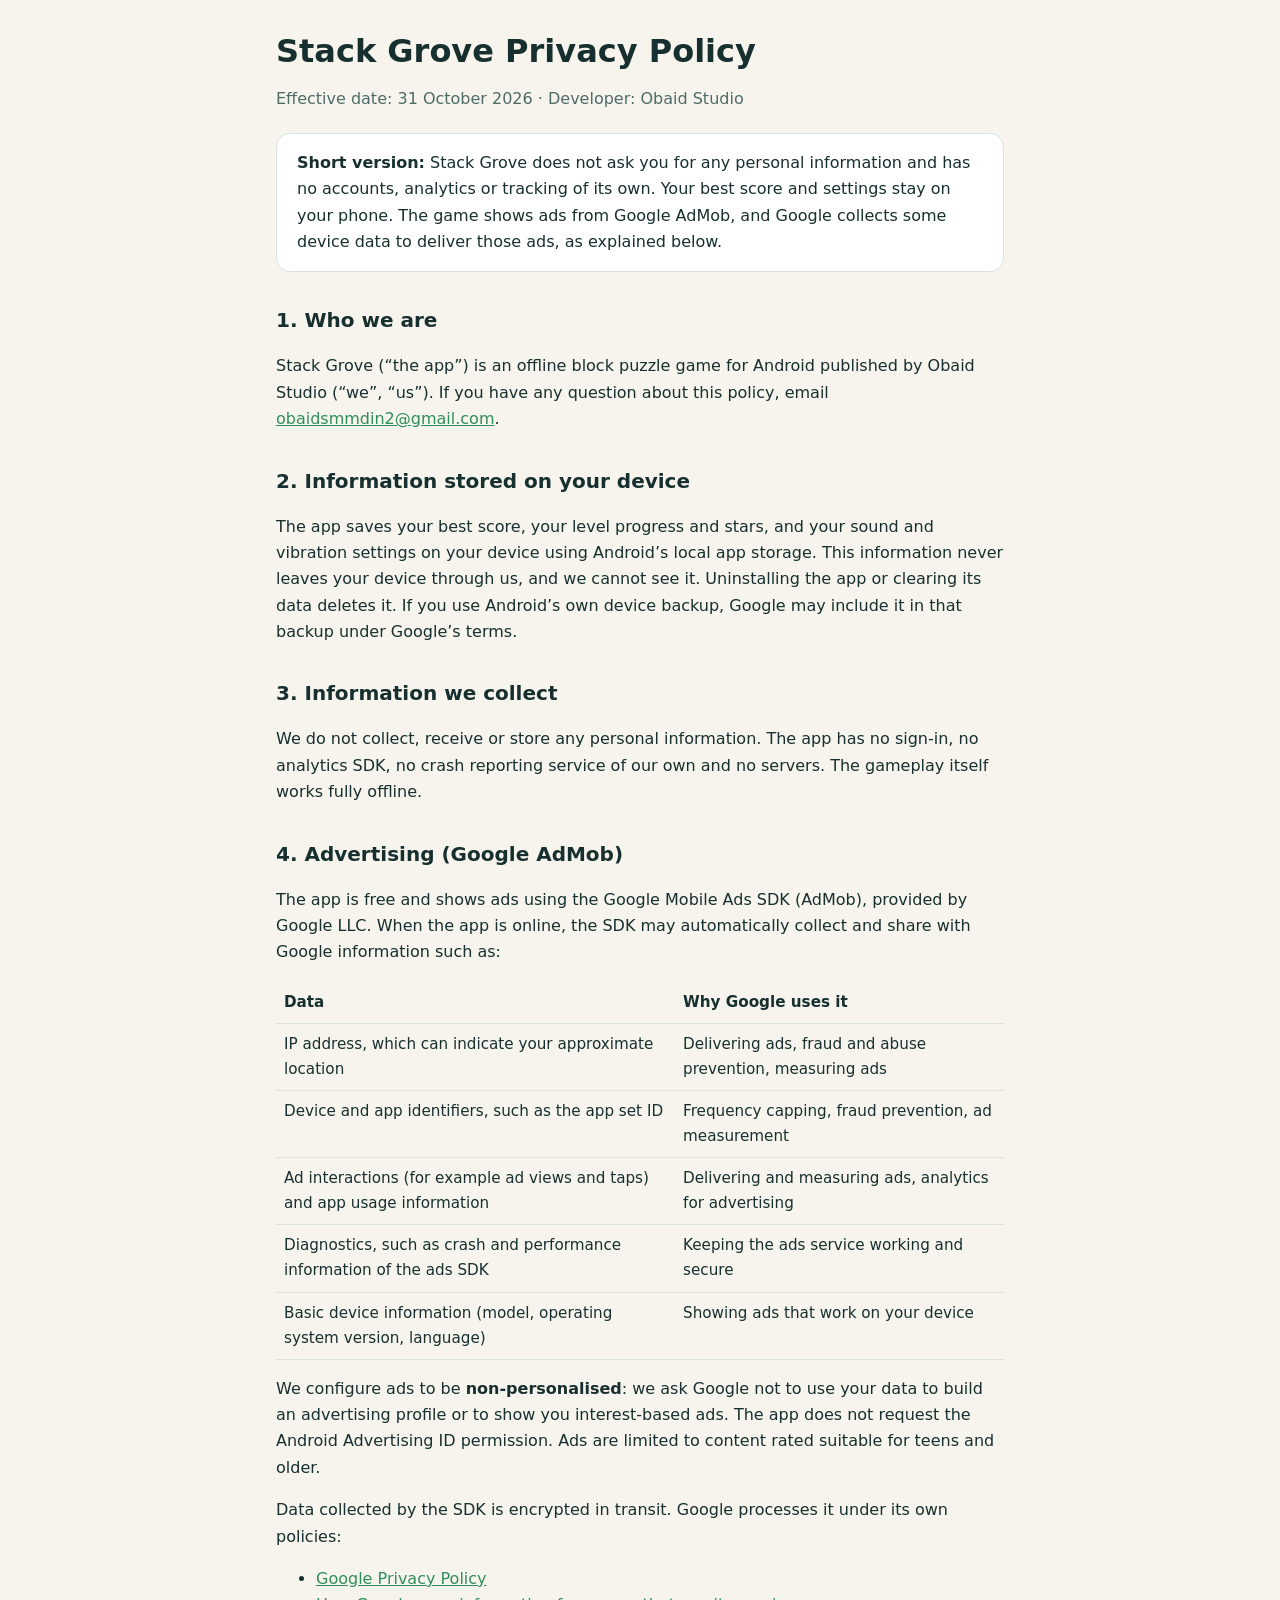
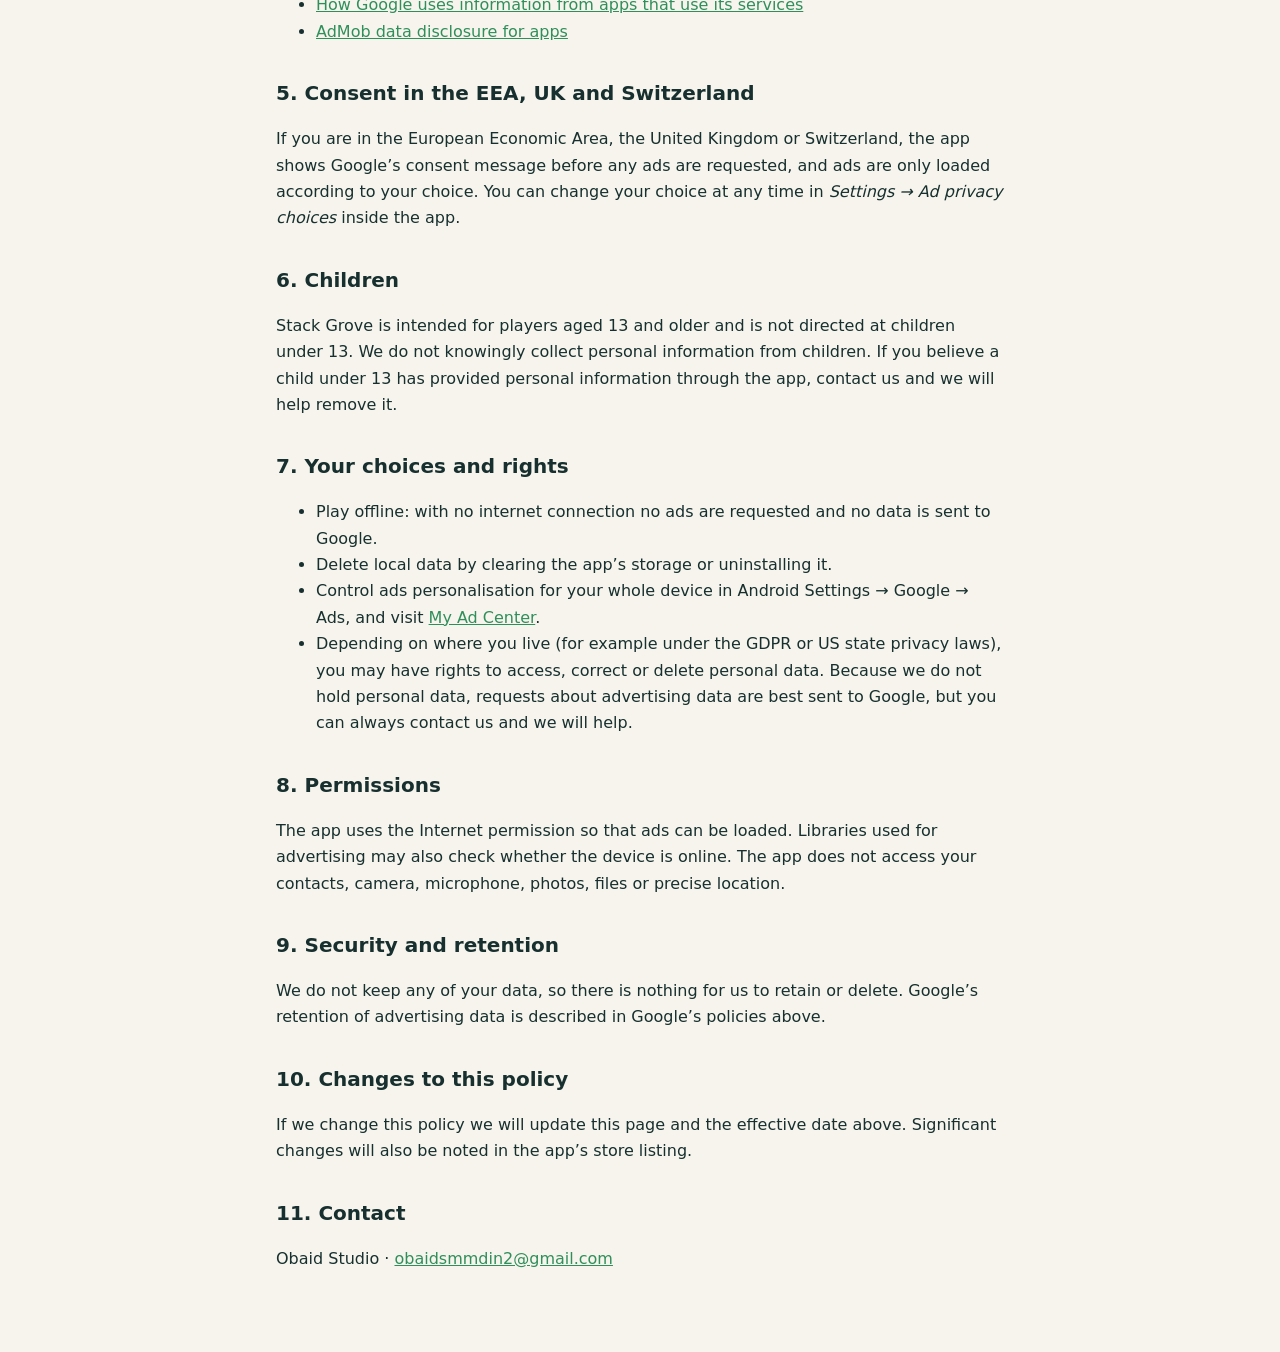
==== stack-grove/index.html @ 587eef43 "Add Stack Grove privacy policy Co-Authored-By: Claude Opus 5.5 <noreply@anthropic.com>" ====
<!doctype html>
<html lang="en">
<head>
<meta charset="utf-8">
<meta name="viewport" content="width=device-width, initial-scale=1">
<title>Stack Grove</title>
<meta http-equiv="refresh" content="0; url=privacy.html">
<style>
  body { margin: 0; padding: 32px 16px; background: #0b2229; color: #f4f1e6;
    font: 16px/1.6 system-ui, sans-serif; text-align: center; }
  a { color: #7bd389; }
</style>
</head>
<body>
  <h1>Stack Grove</h1>
  <p>An offline block puzzle game by Obaid Studio.</p>
  <p><a href="privacy.html">Privacy policy</a></p>
</body>
</html>
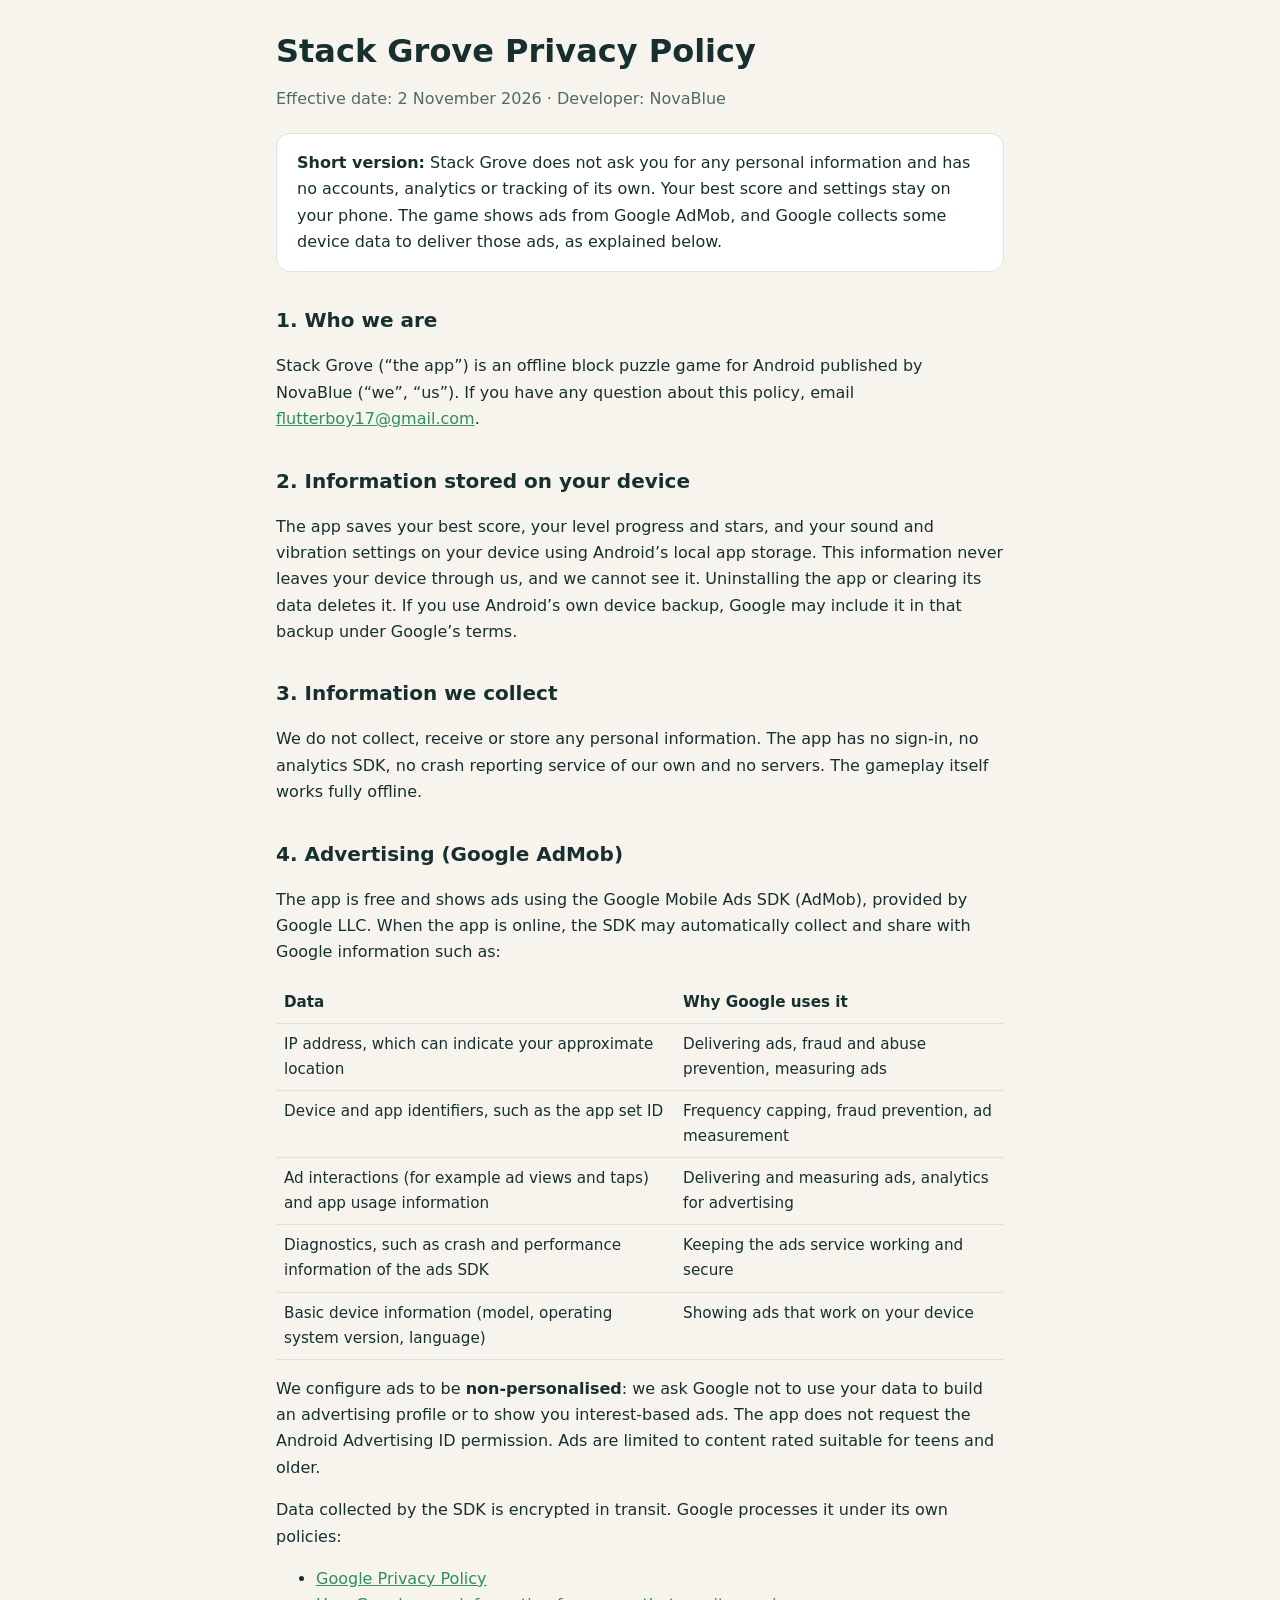
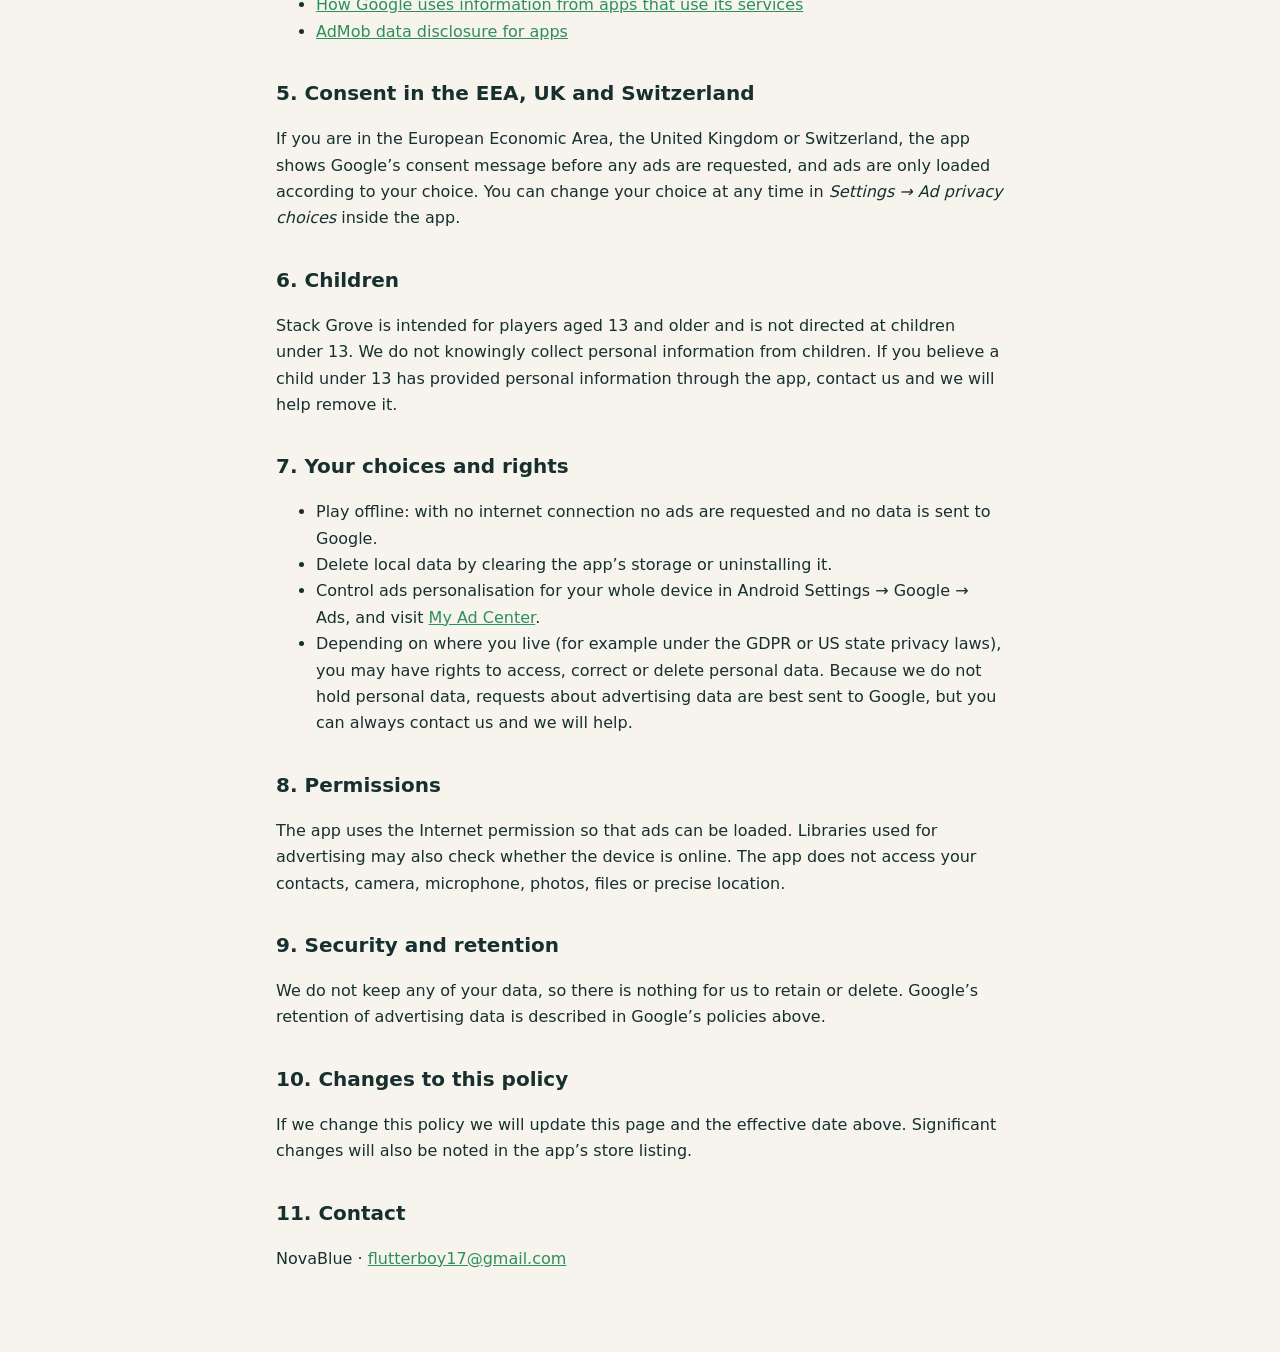
==== commit ff89d08d: "Rename to NovaBlue, update contact email, add app-ads.txt Co-Authored-By: Claude Opus 5.5 <noreply@a" ====
--- a/stack-grove/index.html
+++ b/stack-grove/index.html
@@ -13,7 +13,7 @@
 </head>
 <body>
   <h1>Stack Grove</h1>
-  <p>An offline block puzzle game by Obaid Studio.</p>
+  <p>An offline block puzzle game by NovaBlue.</p>
   <p><a href="privacy.html">Privacy policy</a></p>
 </body>
 </html>
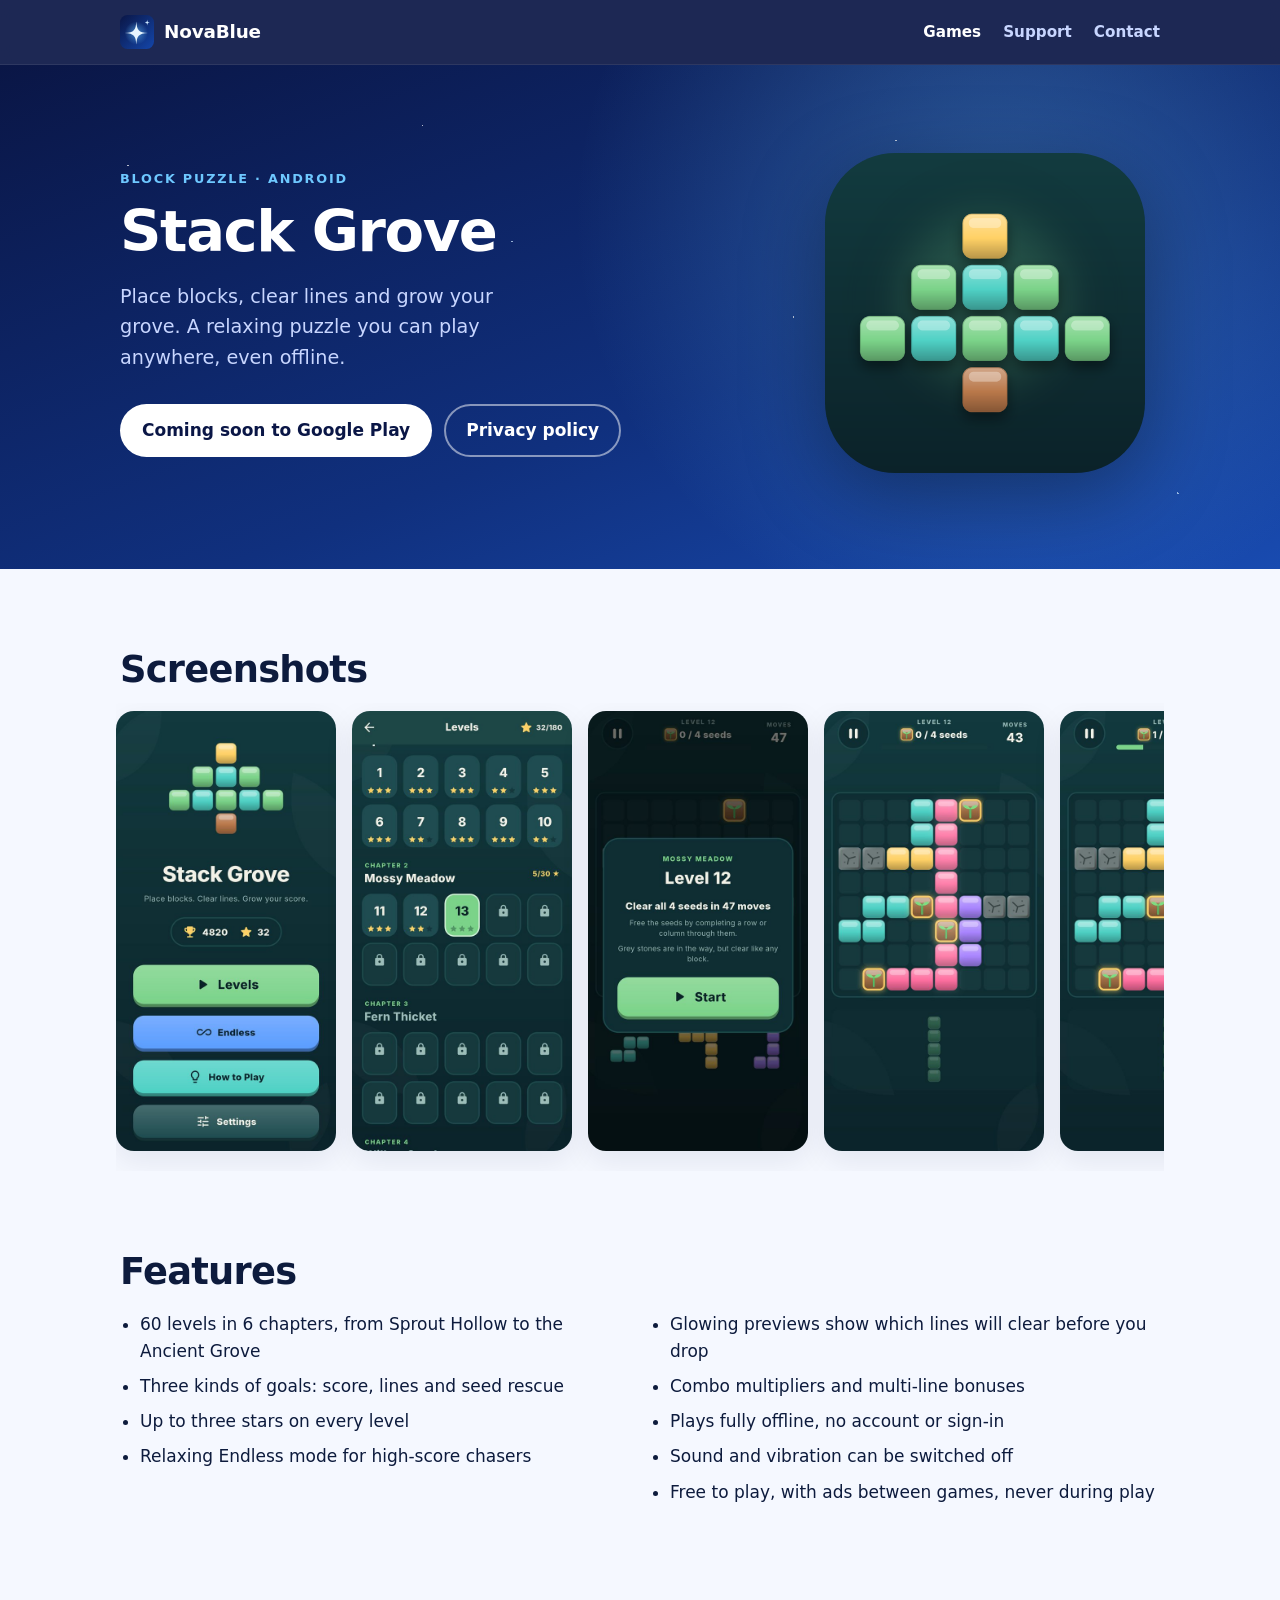
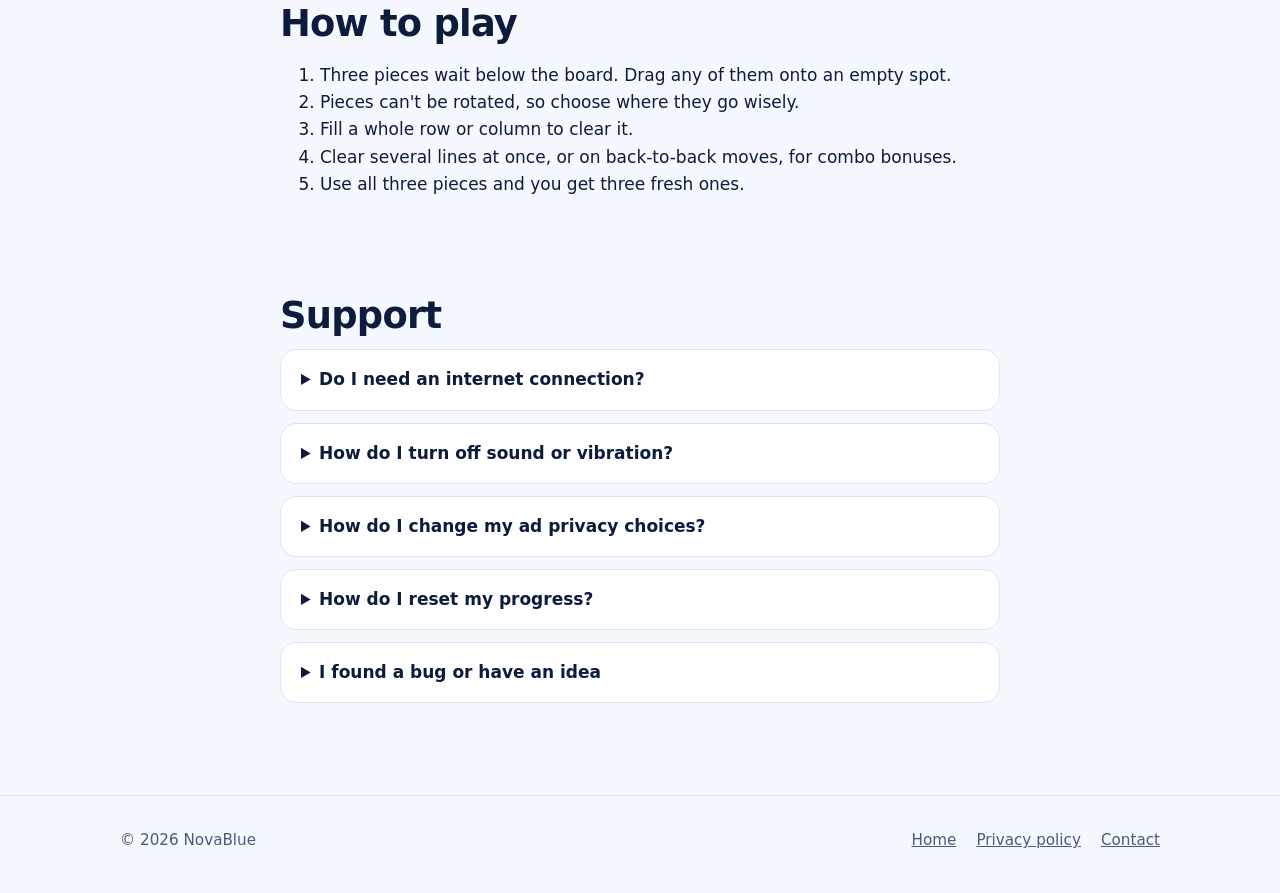
==== commit 7bbaac74: "Launch the NovaBlue website Home page, Stack Grove page with screenshots, features and support FAQ, " ====
--- a/stack-grove/index.html
+++ b/stack-grove/index.html
@@ -3,17 +3,122 @@
 <head>
 <meta charset="utf-8">
 <meta name="viewport" content="width=device-width, initial-scale=1">
-<title>Stack Grove</title>
-<meta http-equiv="refresh" content="0; url=privacy.html">
-<style>
-  body { margin: 0; padding: 32px 16px; background: #0b2229; color: #f4f1e6;
-    font: 16px/1.6 system-ui, sans-serif; text-align: center; }
-  a { color: #7bd389; }
-</style>
+<title>Stack Grove: Block Puzzle · NovaBlue</title>
+<meta name="description" content="Stack Grove is a calm, colourful block puzzle for Android with 60 levels, an Endless mode, and full offline play.">
+<meta name="theme-color" content="#0a1646">
+<meta name="color-scheme" content="light dark">
+<link rel="icon" href="/assets/stack-grove/icon.png" type="image/png">
+<link rel="stylesheet" href="/assets/site.css">
 </head>
 <body>
-  <h1>Stack Grove</h1>
-  <p>An offline block puzzle game by NovaBlue.</p>
-  <p><a href="privacy.html">Privacy policy</a></p>
+
+<header class="site-header">
+  <div class="wrap">
+    <a class="brand" href="/"><img src="/assets/logo.svg" alt="" width="34" height="34"><span>NovaBlue</span></a>
+    <nav class="nav" aria-label="Main">
+      <a href="/#games" aria-current="page">Games</a>
+      <a href="#support">Support</a>
+      <a href="/#contact">Contact</a>
+    </nav>
+  </div>
+</header>
+
+<main>
+  <div class="hero">
+    <div class="wrap">
+      <div>
+        <p class="eyebrow">Block puzzle · Android</p>
+        <h1>Stack Grove</h1>
+        <p class="lead">Place blocks, clear lines and grow your grove. A relaxing puzzle you can play anywhere, even offline.</p>
+        <div class="btn-row">
+          <span class="btn" aria-disabled="true">Coming soon to Google Play</span>
+          <a class="btn ghost" href="privacy.html">Privacy policy</a>
+        </div>
+      </div>
+      <img class="hero-star" src="/assets/stack-grove/icon.png" alt="Stack Grove app icon" width="320" height="320" style="border-radius:22%">
+    </div>
+  </div>
+
+  <section>
+    <div class="wrap">
+      <h2>Screenshots</h2>
+      <div class="shots" tabindex="0" aria-label="Screenshots, scroll sideways for more">
+        <img src="/assets/stack-grove/1-home.jpg" alt="Home screen with Levels, Endless, How to Play and Settings" width="540" height="1080" loading="lazy">
+        <img src="/assets/stack-grove/2-levels.jpg" alt="Level map with stars earned in the first chapters" width="540" height="1080" loading="lazy">
+        <img src="/assets/stack-grove/3-level-goal.jpg" alt="Level 12 goal: clear all 4 seeds in 47 moves" width="540" height="1080" loading="lazy">
+        <img src="/assets/stack-grove/4-gameplay.jpg" alt="Dragging a piece while the column it completes glows" width="540" height="1080" loading="lazy">
+        <img src="/assets/stack-grove/5-seed-freed.jpg" alt="Board after a seed is freed, with the seed counter at 1 of 4" width="540" height="1080" loading="lazy">
+      </div>
+    </div>
+  </section>
+
+  <section style="padding-top:0">
+    <div class="wrap">
+      <h2>Features</h2>
+      <ul class="feature-list">
+        <li>60 levels in 6 chapters, from Sprout Hollow to the Ancient Grove</li>
+        <li>Three kinds of goals: score, lines and seed rescue</li>
+        <li>Up to three stars on every level</li>
+        <li>Relaxing Endless mode for high-score chasers</li>
+        <li>Glowing previews show which lines will clear before you drop</li>
+        <li>Combo multipliers and multi-line bonuses</li>
+        <li>Plays fully offline, no account or sign-in</li>
+        <li>Sound and vibration can be switched off</li>
+        <li>Free to play, with ads between games, never during play</li>
+      </ul>
+    </div>
+  </section>
+
+  <section style="padding-top:0">
+    <div class="wrap narrow" style="margin-left:auto;margin-right:auto">
+      <h2>How to play</h2>
+      <ol>
+        <li>Three pieces wait below the board. Drag any of them onto an empty spot.</li>
+        <li>Pieces can't be rotated, so choose where they go wisely.</li>
+        <li>Fill a whole row or column to clear it.</li>
+        <li>Clear several lines at once, or on back-to-back moves, for combo bonuses.</li>
+        <li>Use all three pieces and you get three fresh ones.</li>
+      </ol>
+    </div>
+  </section>
+
+  <section id="support" style="padding-top:0">
+    <div class="wrap narrow" style="margin-left:auto;margin-right:auto">
+      <h2>Support</h2>
+      <details>
+        <summary>Do I need an internet connection?</summary>
+        <p>No. The whole game works offline. An internet connection is only used to load ads.</p>
+      </details>
+      <details>
+        <summary>How do I turn off sound or vibration?</summary>
+        <p>Open <strong>Settings</strong> from the home screen and switch Sound or Vibration off.</p>
+      </details>
+      <details>
+        <summary>How do I change my ad privacy choices?</summary>
+        <p>In the European Economic Area, the UK and Switzerland, open <strong>Settings → Ad privacy choices</strong> in the game. Ads in Stack Grove are always non-personalised.</p>
+      </details>
+      <details>
+        <summary>How do I reset my progress?</summary>
+        <p>Your progress is stored only on your phone. To start over, go to Android <strong>Settings → Apps → Stack Grove → Storage → Clear data</strong>. This can't be undone.</p>
+      </details>
+      <details>
+        <summary>I found a bug or have an idea</summary>
+        <p>We'd love to hear it. Email <a href="mailto:flutterboy17@gmail.com?subject=Stack%20Grove">flutterboy17@gmail.com</a> and include your phone model if it's a bug.</p>
+      </details>
+    </div>
+  </section>
+</main>
+
+<footer class="site-footer">
+  <div class="wrap">
+    <span>© 2026 NovaBlue</span>
+    <nav aria-label="Footer">
+      <a href="/">Home</a>
+      <a href="privacy.html">Privacy policy</a>
+      <a href="mailto:flutterboy17@gmail.com">Contact</a>
+    </nav>
+  </div>
+</footer>
+
 </body>
 </html>
--- a/assets/site.css
+++ b/assets/site.css
@@ -0,0 +1,183 @@
+/* NovaBlue site styles. No web fonts, no trackers: everything is local. */
+:root {
+  --night: #0a1646;
+  --deep: #10307e;
+  --blue: #1f5fd6;
+  --sky: #6ec8ff;
+  --ice: #e9f6ff;
+
+  --bg: #f5f8ff;
+  --surface: #ffffff;
+  --text: #0d1b3d;
+  --muted: #4a5a7d;
+  --line: #dbe4f5;
+  --link: #1f5fd6;
+  --chip: #e6efff;
+  --shadow: 0 10px 30px rgba(13, 27, 61, .08);
+}
+@media (prefers-color-scheme: dark) {
+  :root {
+    --bg: #070f2e;
+    --surface: #0f1d4a;
+    --text: #eef3ff;
+    --muted: #a8b6d8;
+    --line: #20356f;
+    --link: #8fd3ff;
+    --chip: #18306e;
+    --shadow: 0 10px 30px rgba(0, 0, 0, .35);
+  }
+}
+
+* { box-sizing: border-box; }
+html { scroll-behavior: smooth; }
+body {
+  margin: 0;
+  background: var(--bg);
+  color: var(--text);
+  font: 17px/1.6 system-ui, -apple-system, "Segoe UI", Roboto, "Helvetica Neue", Arial, sans-serif;
+  -webkit-font-smoothing: antialiased;
+}
+img { max-width: 100%; height: auto; display: block; }
+a { color: var(--link); }
+a:focus-visible, button:focus-visible { outline: 3px solid var(--sky); outline-offset: 3px; border-radius: 6px; }
+
+.wrap { max-width: 1080px; margin: 0 auto; padding: 0 20px; }
+.narrow { max-width: 760px; }
+
+/* Header */
+.site-header {
+  position: sticky; top: 0; z-index: 10;
+  background: rgba(10, 22, 70, .92);
+  backdrop-filter: saturate(140%) blur(10px);
+  -webkit-backdrop-filter: saturate(140%) blur(10px);
+  border-bottom: 1px solid rgba(255, 255, 255, .08);
+}
+.site-header .wrap { display: flex; align-items: center; justify-content: space-between; height: 64px; gap: 16px; }
+.brand { display: flex; align-items: center; gap: 10px; color: #fff; text-decoration: none; font-weight: 800; font-size: 1.15rem; letter-spacing: -.01em; }
+.brand img { width: 34px; height: 34px; }
+.nav { display: flex; gap: 22px; }
+.nav a { color: #c8d6ff; text-decoration: none; font-weight: 600; font-size: .95rem; }
+.nav a:hover, .nav a[aria-current] { color: #fff; }
+
+/* Hero */
+.hero {
+  position: relative; overflow: hidden;
+  color: #fff;
+  background:
+    radial-gradient(circle at 78% 30%, rgba(110, 200, 255, .30), transparent 40%),
+    linear-gradient(160deg, var(--night) 0%, var(--deep) 60%, var(--blue) 130%);
+}
+.hero::before {
+  /* A sprinkle of stars drawn with gradients, no image needed. */
+  content: ""; position: absolute; inset: 0; opacity: .7; pointer-events: none;
+  background-image:
+    radial-gradient(1.5px 1.5px at 10% 20%, #fff 50%, transparent 51%),
+    radial-gradient(1px 1px at 25% 70%, #fff 50%, transparent 51%),
+    radial-gradient(2px 2px at 40% 35%, #cfeaff 50%, transparent 51%),
+    radial-gradient(1px 1px at 55% 80%, #fff 50%, transparent 51%),
+    radial-gradient(1.5px 1.5px at 70% 15%, #fff 50%, transparent 51%),
+    radial-gradient(1px 1px at 85% 60%, #fff 50%, transparent 51%),
+    radial-gradient(2px 2px at 92% 85%, #cfeaff 50%, transparent 51%),
+    radial-gradient(1px 1px at 5% 90%, #fff 50%, transparent 51%),
+    radial-gradient(1.5px 1.5px at 62% 50%, #fff 50%, transparent 51%),
+    radial-gradient(1px 1px at 33% 12%, #fff 50%, transparent 51%);
+}
+.hero .wrap { position: relative; padding-top: 88px; padding-bottom: 96px; display: grid; grid-template-columns: minmax(0, 1.3fr) minmax(0, .7fr); gap: 40px; align-items: center; }
+.hero .wrap > *, .game-card > * { min-width: 0; }
+.hero h1 { font-size: clamp(2.3rem, 5.5vw, 3.6rem); line-height: 1.08; margin: 0 0 18px; letter-spacing: -.025em; }
+.hero p.lead { font-size: 1.2rem; color: #c8d6ff; margin: 0 0 30px; max-width: 34ch; }
+.hero-star { width: min(320px, 100%); justify-self: center; filter: drop-shadow(0 20px 40px rgba(0, 0, 0, .35)); }
+.eyebrow { text-transform: uppercase; letter-spacing: .14em; font-weight: 800; font-size: .8rem; color: var(--sky); margin: 0 0 12px; }
+
+.btn {
+  display: inline-flex; align-items: center; gap: 8px;
+  padding: 13px 22px; border-radius: 999px;
+  font-weight: 700; text-decoration: none;
+  background: #fff; color: var(--night);
+  transition: transform .15s ease, box-shadow .15s ease;
+}
+.btn:hover { transform: translateY(-1px); box-shadow: 0 8px 20px rgba(0, 0, 0, .25); }
+.btn.ghost { background: transparent; color: #fff; box-shadow: inset 0 0 0 2px rgba(255, 255, 255, .5); }
+.btn-row { display: flex; flex-wrap: wrap; gap: 12px; }
+
+/* Sections */
+section { padding: 80px 0; }
+section h2 { font-size: clamp(1.7rem, 3.5vw, 2.3rem); line-height: 1.15; letter-spacing: -.02em; margin: 0 0 12px; }
+.section-intro { color: var(--muted); margin: 0 0 36px; max-width: 60ch; }
+
+/* Game card */
+.game-card {
+  display: grid; grid-template-columns: 220px minmax(0, 1fr); gap: 32px; align-items: center;
+  background: var(--surface); border: 1px solid var(--line); border-radius: 24px;
+  padding: 28px; box-shadow: var(--shadow);
+}
+.game-card .shot { border-radius: 18px; box-shadow: var(--shadow); }
+.game-head { display: flex; align-items: center; gap: 16px; margin-bottom: 10px; }
+.game-head img { width: 64px; height: 64px; border-radius: 16px; }
+.game-head h3 { margin: 0; font-size: 1.5rem; }
+.game-head p { margin: 0; color: var(--muted); font-size: .95rem; }
+.chips { display: flex; flex-wrap: wrap; gap: 8px; margin: 14px 0 22px; padding: 0; list-style: none; }
+.chips li { background: var(--chip); border-radius: 999px; padding: 4px 12px; font-size: .85rem; font-weight: 600; }
+.status { display: inline-block; font-size: .8rem; font-weight: 800; letter-spacing: .06em; text-transform: uppercase; color: #fff; background: var(--blue); border-radius: 999px; padding: 4px 12px; }
+.text-links { display: flex; flex-wrap: wrap; gap: 20px; font-weight: 700; }
+
+/* Values */
+.values { display: grid; grid-template-columns: repeat(3, 1fr); gap: 20px; }
+.value { background: var(--surface); border: 1px solid var(--line); border-radius: 20px; padding: 26px; }
+.value .icon { width: 44px; height: 44px; border-radius: 12px; display: grid; place-items: center; background: var(--chip); margin-bottom: 14px; }
+.value .icon svg { width: 24px; height: 24px; stroke: var(--link); fill: none; stroke-width: 2; stroke-linecap: round; stroke-linejoin: round; }
+.value h3 { margin: 0 0 6px; font-size: 1.15rem; }
+.value p { margin: 0; color: var(--muted); }
+
+/* Contact band */
+.contact-band { background: linear-gradient(160deg, var(--night), var(--deep)); color: #fff; border-radius: 28px; padding: 48px; text-align: center; }
+.contact-band p { color: #c8d6ff; margin: 0 0 24px; }
+
+/* Screenshots strip */
+.shots { display: flex; gap: 16px; overflow-x: auto; scroll-snap-type: x mandatory; padding: 8px 4px 20px; margin: 0 -4px; }
+.shots img { width: 220px; flex: 0 0 auto; border-radius: 18px; scroll-snap-align: start; box-shadow: var(--shadow); }
+
+.feature-list { columns: 2; column-gap: 40px; padding-left: 20px; }
+.feature-list li { margin-bottom: 8px; break-inside: avoid; }
+
+details { background: var(--surface); border: 1px solid var(--line); border-radius: 16px; padding: 16px 20px; margin-bottom: 12px; }
+summary { cursor: pointer; font-weight: 700; }
+details p { margin: 10px 0 0; color: var(--muted); }
+
+/* Long-form pages (privacy) */
+.doc { padding: 56px 0 80px; }
+.doc h1 { font-size: 2.2rem; line-height: 1.15; margin: 0 0 6px; letter-spacing: -.02em; }
+.doc h2 { font-size: 1.3rem; margin: 36px 0 8px; }
+.muted { color: var(--muted); }
+.card { background: var(--surface); border: 1px solid var(--line); border-radius: 16px; padding: 18px 22px; margin: 22px 0; }
+table { width: 100%; border-collapse: collapse; font-size: .95rem; }
+th, td { text-align: left; vertical-align: top; padding: 10px 8px; border-bottom: 1px solid var(--line); }
+
+/* Footer */
+.site-footer { border-top: 1px solid var(--line); padding: 32px 0 40px; color: var(--muted); font-size: .95rem; }
+.site-footer .wrap { display: flex; flex-wrap: wrap; justify-content: space-between; gap: 16px; }
+.site-footer nav { display: flex; flex-wrap: wrap; gap: 20px; }
+.site-footer a { color: var(--muted); }
+
+@media (max-width: 820px) {
+  .hero .wrap { grid-template-columns: minmax(0, 1fr); gap: 24px; padding-top: 40px; padding-bottom: 56px; }
+  .hero-star { width: 96px; justify-self: start; order: -1; }
+  .game-card { grid-template-columns: minmax(0, 1fr); padding: 20px; gap: 20px; }
+  .game-card .shot { width: 200px; justify-self: center; }
+  .values { grid-template-columns: 1fr; }
+  .feature-list { columns: 1; }
+  section { padding: 56px 0; }
+  .contact-band { padding: 32px 20px; }
+}
+@media (max-width: 520px) {
+  .wrap { padding: 0 16px; }
+  .nav { gap: 14px; }
+  .nav a { font-size: .9rem; }
+  .brand span { display: none; }
+  table, tbody, tr, th, td { display: block; }
+  th { padding-bottom: 0; }
+}
+@media (prefers-reduced-motion: reduce) {
+  html { scroll-behavior: auto; }
+  .btn { transition: none; }
+}
